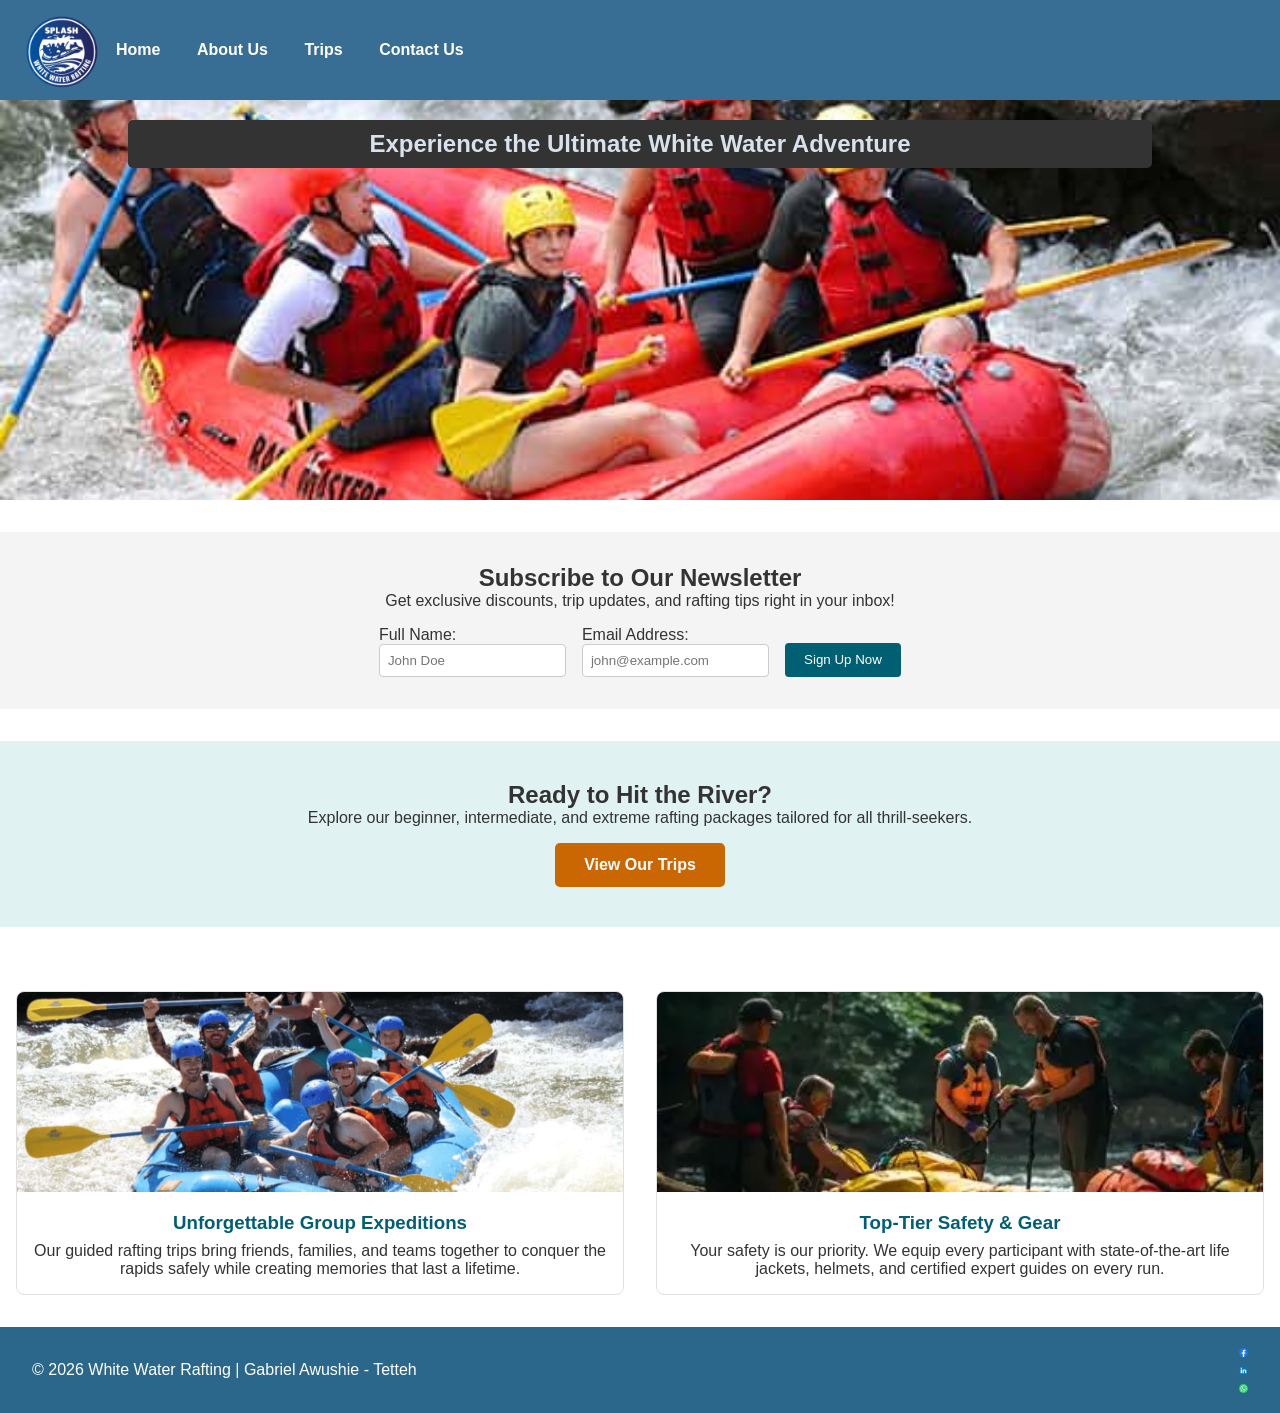
==== wwr/index.html @ 349813c8 "Add trips page HTML and CSS styling" ====
<!DOCTYPE html>
<html lang="en-US">

<head>
    <meta charset="UTF-8">
    <meta name="viewport" content="width=device-width, initial-scale=1.0">
    <title>White Water Rafting | Home</title>
    <meta name="description"
      content="Welcome to White Water Rafting - Experience the thrill of rafting with expert guides.">
    <meta name="author" content="Gabriel Awushie - Tetteh">
    <link rel="stylesheet" href="styles/rafting.css">
</head>

<body>

    <!-- Requirement 8: Consistent Header & Navigation -->
    <header>
        <img src="images/logo.png" alt="Rafting Site Logo" class="logo">
        <nav>
            <a href="index.html">Home</a>
            <a href="about.html">About Us</a>
            <a href="trips.html">Trips</a>
            <a href="contact.html">Contact Us</a>
        </nav>
    </header>

    <main>
        <!-- Requirement 3: Full-Width Hero Image with Absolute Positioned Heading -->
        <section class="hero">
            <img src="images/home.jpg" alt="Rafting down a wild river" class="hero-img">
            <h1 class="hero-title">Experience the Ultimate White Water Adventure</h1>
        </section>

        <!-- Requirement 4: Newsletter Sign-up Form -->
        <section class="newsletter-section">
            <h2>Subscribe to Our Newsletter</h2>
            <p>Get exclusive discounts, trip updates, and rafting tips right in your inbox!</p>
            <form class="newsletter-form" action="#" method="post">
                <div class="form-item">
                    <label for="fullname">Full Name:</label>
                    <input type="text" id="fullname" name="fullname" required
                      placeholder="John Doe">
                </div>
                <div class="form-item">
                    <label for="email">Email Address:</label>
                    <input type="email" id="email" name="email" required
                      placeholder="john@example.com">
                </div>
                <button type="submit">Sign Up Now</button>
            </form>
        </section>

        <!-- Requirement 5: Call to Action (CTA) linking to trips.html -->
        <section class="cta-section">
            <h2>Ready to Hit the River?</h2>
            <p>Explore our beginner, intermediate, and extreme rafting packages tailored for all
                thrill-seekers.</p>
            <a href="trips.html" class="cta-button">View Our Trips</a>
        </section>

        <!-- Requirement 6 & 7: CSS Grid Layout (Multi-column) with 2+ Images & Content -->
        <section class="home-grid">
            <div class="grid-card">
                <img src="images/team_paddling .jpg" alt="Team paddling through rapids">
                <h3>Unforgettable Group Expeditions</h3>
                <p>Our guided rafting trips bring friends, families, and teams together to conquer
                    the rapids safely while creating memories that last a lifetime.</p>
            </div>
            <div class="grid-card">
                <img src="images/safety.jpg" alt="Rafting gear and safety inspection">
                <h3>Top-Tier Safety & Gear</h3>
                <p>Your safety is our priority. We equip every participant with state-of-the-art
                    life jackets, helmets, and certified expert guides on every run.</p>
            </div>
        </section>
    </main>

    <!-- Requirement 8: Consistent Footer -->
    <footer>
        <p>&copy; 2026 White Water Rafting | Gabriel Awushie - Tetteh</p>
        <div class="social-links">
            <a href="https://facebook.com" target="_blank"><img src="images/facebook.svg"
                  alt="Facebook"></a>
            <a href="https://linkedin.com" target="_blank"><img src="images/linkedin.svg"
                  alt="Twitter"></a>
            <a href="https://whatsapp.com" target="_blank"><img src="images/whatsapp.svg"
                  alt="Instagram"></a>
        </div>
    </footer>

</body>

</html>
---- wwr/styles/rafting.css ----
:root {
    --primary-color: #396e94;
    --secondary-color: #2b526f;
    --accent-color: #d9e2ec;
    --text-color: #333333;
}

* {
    margin: 0;
    padding: 0;
    box-sizing: border-box;
}

body {
    margin: 0;
    padding: 0;
    font-family: Arial, sans-serif;
    color: var(--text-color);
    overflow-x: hidden;
    /* Prevents horizontal scrollbars */
}

/* ==========================================================================
   1. Header Styling (CSS Grid & Flexbox)
   ========================================================================== */
header {
    display: grid;
    grid-template-columns: auto 1fr;
    align-items: center;
    padding: 10px 20px;
    background-color: var(--primary-color);
    /* Primary theme color */
}

header img {
    width: 80px;
    height: auto;
}

nav ul {
    display: flex;
    justify-content: flex-end;
    list-style-type: none;
    margin: 0;
    padding: 0;
    gap: 20px;
}

nav a {
    text-decoration: none;
    color: var(--accent-color);
    font-weight: bold;
    padding: 8px 16px;
    transition: background-color 0.3s ease;
}

nav a:hover {
    background-color: var(--secondary-color);
    border-radius: 4px;
}

/* ==========================================================================
   2. Hero Section (Positioning & Overlays)
   ========================================================================== */
.hero {
    position: relative;
    width: 100%;
    margin: 0 auto;
    overflow: hidden;
}

.hero img {
    width: 100%;
    max-width: 100%;
    height: 400px;
    /* Standard hero height */
    object-fit: cover;
    display: block;
}

.hero h1 {
    position: absolute;
    top: 20px;
    left: 50%;
    transform: translateX(-50%);
    background-color: var(--text-color);
    color: var(--accent-color);
    padding: 10px 25px;
    border-radius: 5px;
    text-align: center;
    width: 80%;
    margin: 0;
    z-index: 2;
}

.hero article {
    position: absolute;
    bottom: 20px;
    left: 50%;
    transform: translateX(-50%);
    background-color: var(--accent-color);
    color: var(--text-color);
    padding: 15px 25px;
    border-radius: 8px;
    width: 70%;
    text-align: center;
    z-index: 2;
}

.hero article img {
    width: 100px;
    height: auto;
    float: right;
    margin-left: 15px;
    border-radius: 4px;
}

/* ==========================================================================
   3. History Section (3-Column Grid)
   ========================================================================== */
.history {
    display: grid;
    grid-template-columns: 1fr auto 1fr;
    gap: 20px;
    align-items: center;
    max-width: 1200px;
    margin: 40px auto;
    padding: 0 20px;
}

.history h2 {
    grid-column: 1 / -1;
    text-align: center;
    margin-bottom: 10px;
}

.history img {
    max-width: 250px;
    width: 100%;
    height: auto;
    border-radius: 8px;
}

/* ==========================================================================
   4. Adventures Section (5-Column Horizontal Layout)
   ========================================================================== */
.adventures {
    text-align: center;
    max-width: 1200px;
    margin: 40px auto;
    padding: 0 20px;
}

.adventures h2 {
    margin-bottom: 20px;
}

.adventure-gallery {
    display: flex;
    justify-content: space-between;
    flex-wrap: nowrap;
    /* Forces all 5 cards into a single row */
    gap: 12px;
}

.adventure-gallery figure {
    flex: 1 1 0;
    /* Ensures all 5 cards scale equally */
    min-width: 0;
    margin: 0;
}

.adventure-gallery img {
    width: 100%;
    height: 120px;
    object-fit: cover;
    border-radius: 6px;
}

.adventure-gallery figcaption {
    margin-top: 8px;
    font-size: 0.85rem;
    font-weight: bold;
    color: var(--text-color);
}

/* ==========================================================================
   5. Footer Styling (Flexbox Alignment & Icon Sizing)
  /* Footer Container */
/* Footer Layout */
footer {
    display: flex;
    justify-content: space-between;
    align-items: center;
    padding: 1rem 2rem;
    background-color: #2b678a;
    color: #ffffff;
}

/* Force social nav items into a horizontal row */
.socialmedia {
    display: flex;
    flex-direction: row;
    /* Horizontal alignment */
    gap: 1.2rem;
    align-items: center;
}

/* Keep the SVG icons at a neat, fixed size */
.socialmedia a img {
    width: 32px;
    /* Constrains the SVG width */
    height: 32px;
    /* Constrains the SVG height */
    display: block;
    object-fit: contain;
}

/* Nice subtle hover effect */

/* ===================================================
   W05 CONTACT US PAGE - WIREFRAME SPECIFIC STYLES
   =================================================== */

/* 1. Top Company Info Block (Centered) */
.company-info {
    text-align: center;
    margin: 2rem auto 1.5rem;
    max-width: 600px;
}

.company-info h1 {
    font-size: 2rem;
    margin-bottom: 0.5rem;
    color: #000080;
}

.company-info address {
    font-style: normal;
    line-height: 1.5;
    color: #333333;
}

.company-info address p {
    margin: 0.2rem 0;
}

/* 2. Side-by-Side Map and Form Grid */
.map-form-container {
    display: grid;
    grid-template-columns: 1fr 1fr;
    gap: 2rem;
    max-width: 1000px;
    margin: 2rem auto;
    padding: 0 1rem;
    align-items: start;
}

/* Map Frame */
.map-section {
    width: 100%;
    height: 100%;
    min-height: 420px;
    border: 1px solid #cccccc;
    border-radius: 4px;
    overflow: hidden;
}

.map-section iframe {
    width: 100%;
    height: 100%;
    border: 0;
}

/* Form Container */
.contact-form {
    display: flex;
    flex-direction: column;
    gap: 1rem;
    padding: 1.25rem;
    border: 1px solid #cccccc;
    border-radius: 4px;
    background-color: #ffffff;
}

.form-group {
    display: flex;
    flex-direction: column;
    gap: 0.3rem;
}

.form-group label {
    font-weight: bold;
    font-size: 0.95rem;
}

.form-group input[type="text"],
.form-group input[type="email"],
.form-group textarea {
    width: 100%;
    padding: 0.5rem;
    font-size: 1rem;
    border: 1px solid #ccc;
    border-radius: 4px;
}

/* Radio Group (Vertical Stack) */
.purpose-fieldset {
    border: 1px solid #ccc;
    padding: 0.8rem 1rem;
    border-radius: 4px;
    display: flex;
    flex-direction: column;
    gap: 0.5rem;
}

.purpose-fieldset legend {
    font-weight: bold;
    padding: 0 0.3rem;
}

.radio-label {
    display: flex;
    align-items: center;
    gap: 0.5rem;
    font-weight: normal;
    cursor: pointer;
}

.checkbox-group label {
    display: flex;
    align-items: center;
    gap: 0.5rem;
    font-weight: normal;
    cursor: pointer;
}

/* Submit Button */
.submit-btn {
    padding: 0.75rem 2rem;
    background-color: #000080;
    color: #ffffff;
    border: none;
    border-radius: 4px;
    font-size: 1rem;
    font-weight: bold;
    cursor: pointer;
    align-self: center;
    margin-top: 0.5rem;
}

.submit-btn:hover {
    background-color: #000055;
}

/* 3. Padded Employee Outer Container Box (Matches Wireframe Frame) */
.employees-section {
    text-align: center;
    max-width: 1000px;
    margin: 3rem auto;
    padding: 2rem;
    /* Creates the padded outer box seen in wireframe */
    background-color: #f9f9f9;
    border: 1px solid #e0e0e0;
    border-radius: 6px;
}

.employees-section h2 {
    font-size: 1.8rem;
    margin-bottom: 1.5rem;
    color: #333333;
}

.employee-grid {
    display: grid;
    grid-template-columns: repeat(3, 1fr);
    gap: 1.5rem;
}

.employee-grid figure {
    margin: 0;
    border: 1px solid #e0e0e0;
    padding: 1.25rem 1rem;
    background-color: #ffffff;
    border-radius: 4px;
    display: flex;
    flex-direction: column;
    align-items: center;
}

.employee-grid img {
    width: 200px;
    height: 220px;
    object-fit: cover;
    object-position: top;
    border-radius: 4px;
    display: block;
}

.employee-grid figcaption {
    margin-top: 0.8rem;
    font-weight: bold;
    color: #333333;
}

/* Responsive breakpoint for mobile screens */
@media (max-width: 768px) {
    .map-form-container {
        grid-template-columns: 1fr;
    }

    .employee-grid {
        grid-template-columns: 1fr;
    }
}

/* Ensure Header/Nav Links are Pure White for High Contrast */
header nav a {
    color: #ffffff;
    /* Pure white text gives 6.1:1+ ratio on blue */
    text-decoration: none;
}

header nav a:hover {
    color: #ffeb3b;
    /* High-visibility yellow on hover */
}

/* Ensure Footer Text and Links are Pure White */
footer,
footer p,
footer a,
.socialmedia a {
    color: #ffffff;
    /* Pure white on blue gives strong contrast */
}

/* Ensure Address Email & Phone Links Have High Contrast */
.company-info address a {
    color: #000080;
    /* Deep navy text on white background gives 16:1 ratio */
    font-weight: bold;
}

/* --- Requirement 3: Hero Section (Position Absolute Overlay) --- */
.hero {
    position: relative;
    width: 100%;
    max-height: 500px;
    overflow: hidden;
}

.hero-img {
    width: 100%;
    height: 100%;
    object-fit: cover;
    display: block;
}

.hero-title {
    position: absolute;
    top: 50%;
    left: 50%;
    transform: translate(-50%, -50%);
    color: #ffffff;
    background-color: rgba(0, 0, 0, 0.65);
    padding: 1.5rem 2rem;
    border-radius: 8px;
    text-align: center;
    width: 80%;
}

/* --- Requirement 4: Newsletter Form --- */
.newsletter-section {
    background-color: #f4f4f4;
    padding: 2rem;
    text-align: center;
    margin: 2rem 0;
}

.newsletter-form {
    display: flex;
    justify-content: center;
    gap: 1rem;
    flex-wrap: wrap;
    margin-top: 1rem;
}

.form-item {
    display: flex;
    flex-direction: column;
    text-align: left;
}

.newsletter-form input {
    padding: 0.5rem;
    border: 1px solid #ccc;
    border-radius: 4px;
}

.newsletter-form button {
    align-self: flex-end;
    padding: 0.6rem 1.2rem;
    background-color: #005f73;
    color: white;
    border: none;
    border-radius: 4px;
    cursor: pointer;
}

/* --- Requirement 5: Call to Action (CTA) --- */
.cta-section {
    text-align: center;
    padding: 2.5rem 1rem;
    background-color: #e0f2f1;
    margin: 2rem 0;
}

.cta-button {
    display: inline-block;
    margin-top: 1rem;
    padding: 0.8rem 1.8rem;
    background-color: #ca6702;
    color: white;
    text-decoration: none;
    font-weight: bold;
    border-radius: 5px;
}

.cta-button:hover {
    background-color: #bb3e03;
}

/* --- Requirement 6 & 7: CSS Grid Layout --- */
.home-grid {
    display: grid;
    grid-template-columns: repeat(auto-fit, minmax(300px, 1fr));
    gap: 2rem;
    padding: 2rem 1rem;
}

.grid-card {
    border: 1px solid #e0e0e0;
    border-radius: 8px;
    overflow: hidden;
    background-color: #fff;
    text-align: center;
    padding-bottom: 1rem;
}

.grid-card img {
    width: 100%;
    height: 200px;
    object-fit: cover;
}

.grid-card h3 {
    margin: 1rem 0 0.5rem 0;
    color: #005f73;
}

.grid-card p {
    padding: 0 1rem;
    color: #333;
}

/* --- Trips Hero & Call to Action --- */
.trips-cta {
    text-align: center;
    background-color: #005f73;
    color: #ffffff;
    padding: 3rem 1.5rem;
    margin-bottom: 2rem;
}

.trips-cta h1 {
    font-size: 2.2rem;
    margin-bottom: 0.5rem;
}

.trips-cta p {
    max-width: 600px;
    margin: 0 auto 1.5rem auto;
}

/* --- Trips Multi-Column Grid Layout --- */
.trips-container {
    max-width: 1200px;
    margin: 0 auto;
    padding: 1rem;
}

.trips-container h2,
.table-section h2 {
    text-align: center;
    color: #005f73;
    margin-bottom: 1.5rem;
}

.trips-grid {
    display: grid;
    grid-template-columns: repeat(auto-fit, minmax(300px, 1fr));
    gap: 2rem;
    margin-bottom: 3rem;
}

.trip-card {
    border: 1px solid #ddd;
    border-radius: 8px;
    overflow: hidden;
    background-color: #fff;
    box-shadow: 0 4px 8px rgba(0, 0, 0, 0.08);
    display: flex;
    flex-direction: column;
}

.trip-card img {
    width: 100%;
    height: 220px;
    object-fit: cover;
}

.trip-content {
    padding: 1.5rem;
    display: flex;
    flex-direction: column;
    flex-grow: 1;
}

.trip-content h3 {
    margin-top: 0;
    color: #0a9396;
}

.difficulty {
    font-weight: bold;
    font-size: 0.9rem;
    margin: 0.5rem 0;
}

.difficulty.easy {
    color: #2b9348;
}

.difficulty.medium {
    color: #ca6702;
}

.difficulty.hard {
    color: #ae2012;
}

/* --- Trips Comparison Table --- */
.table-section {
    max-width: 1000px;
    margin: 0 auto 3rem auto;
    padding: 0 1rem;
}

.table-wrapper {
    overflow-x: auto;
}

.trips-table {
    width: 100%;
    border-collapse: collapse;
    margin-top: 1rem;
    background-color: #ffffff;
}

.trips-table th,
.trips-table td {
    padding: 0.8rem 1rem;
    text-align: left;
    border: 1px solid #ddd;
}

.trips-table th {
    background-color: #005f73;
    color: #ffffff;
}

.trips-table tbody tr:nth-child(even) {
    background-color: #f8f9fa;
}

.trips-table tbody tr:hover {
    background-color: #e0f2f1;
}
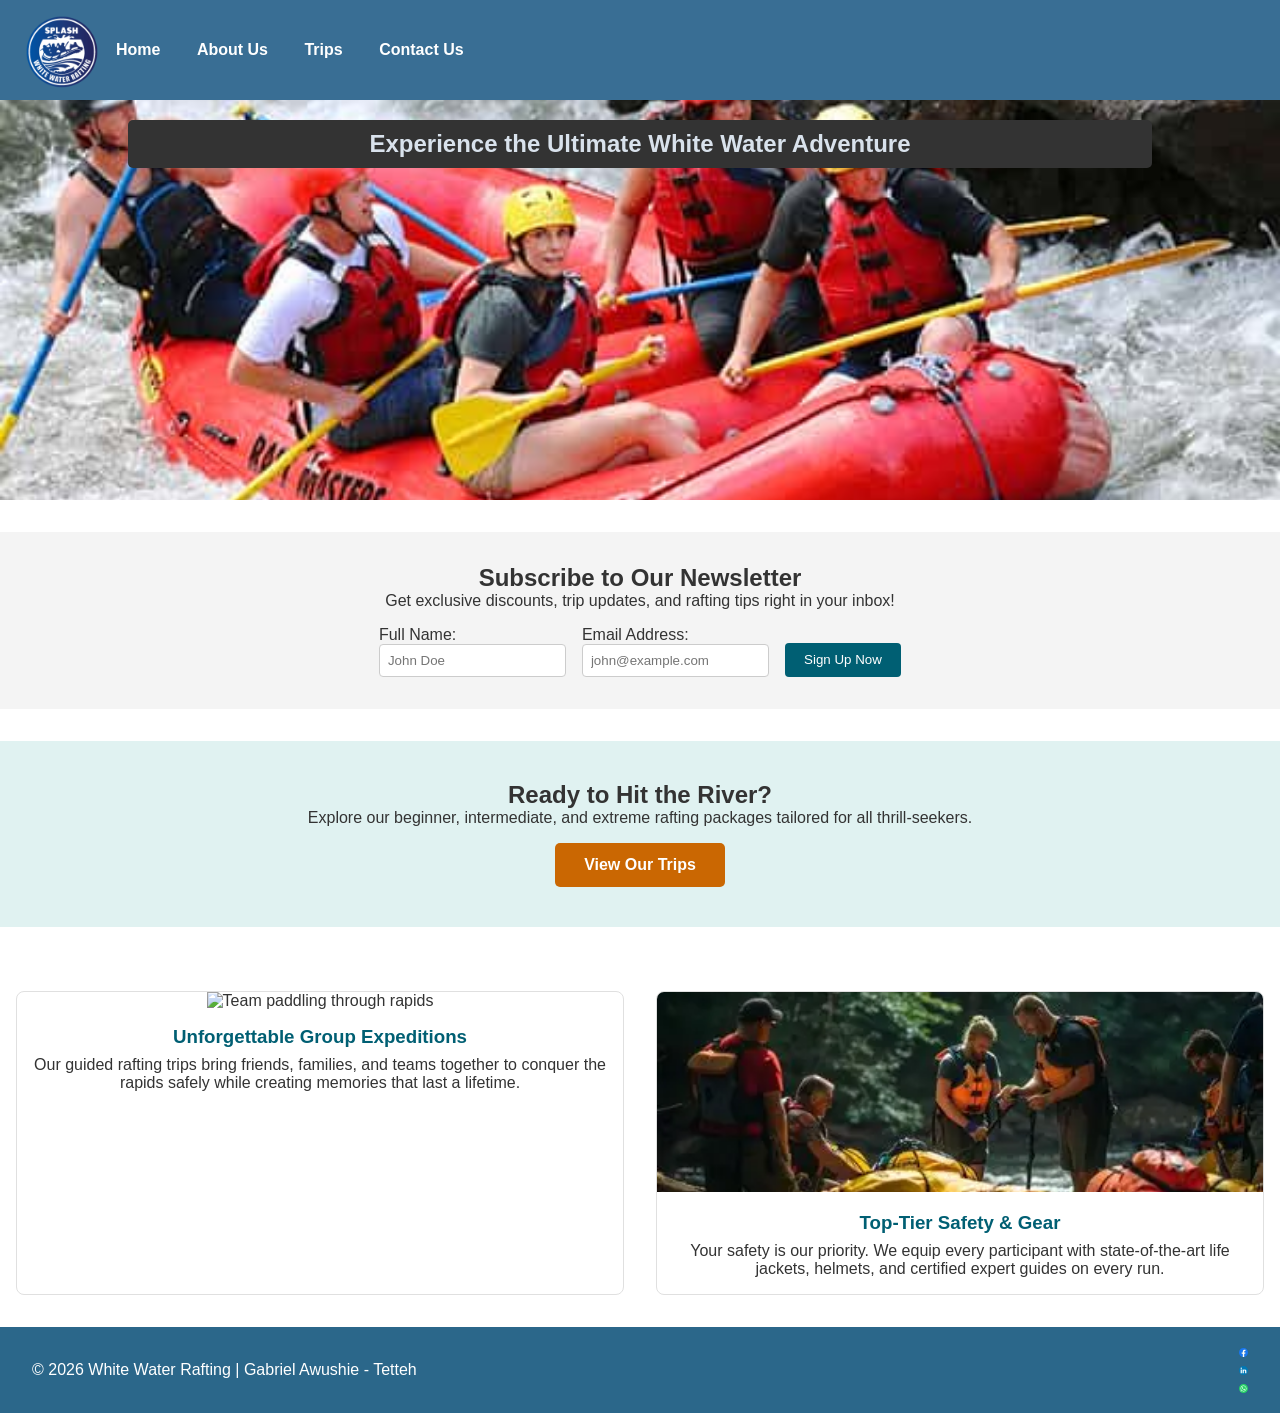
==== commit c2f4a21e: "fixing spacing eror" ====
--- a/wwr/index.html
+++ b/wwr/index.html
@@ -61,7 +61,7 @@
         <!-- Requirement 6 & 7: CSS Grid Layout (Multi-column) with 2+ Images & Content -->
         <section class="home-grid">
             <div class="grid-card">
-                <img src="images/team_paddling .jpg" alt="Team paddling through rapids">
+                <img src="images/team_paddling.jpg" alt="Team paddling through rapids">
                 <h3>Unforgettable Group Expeditions</h3>
                 <p>Our guided rafting trips bring friends, families, and teams together to conquer
                     the rapids safely while creating memories that last a lifetime.</p>
